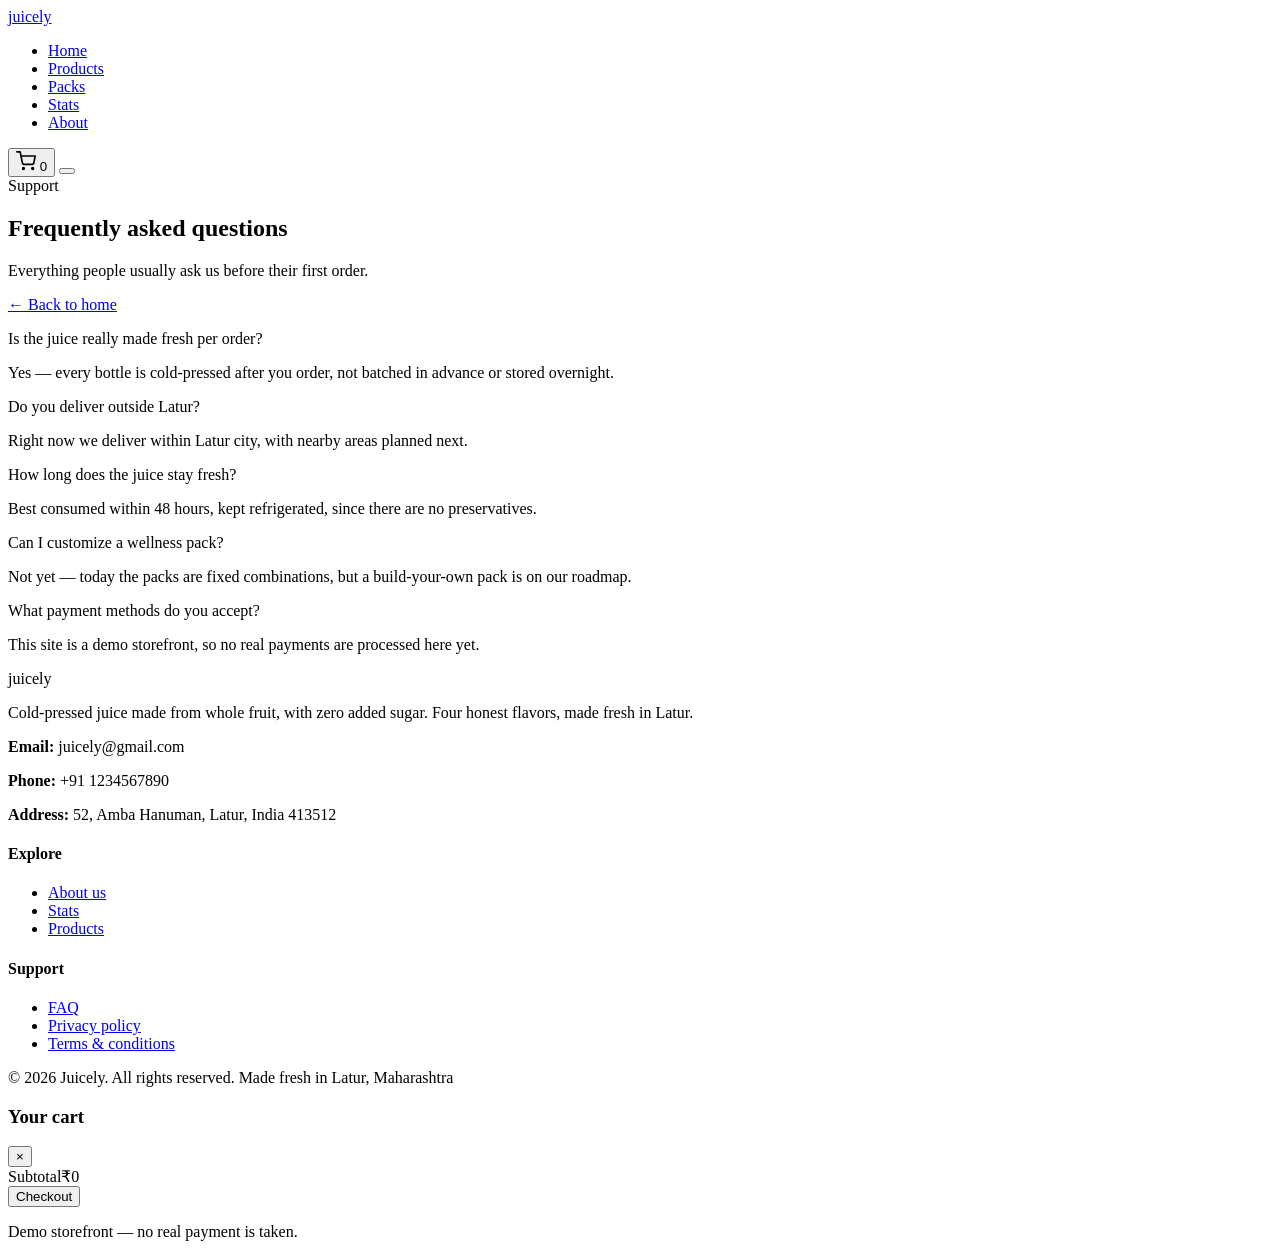
==== pages/faq.html @ b74c5d0b "remaining files added" ====
<!DOCTYPE html>
<html lang="en">
<head>
<meta charset="UTF-8" />
<meta name="viewport" content="width=device-width, initial-scale=1.0" />
<title>Juicely — FAQ</title>
<link rel="preconnect" href="https://fonts.googleapis.com" />
<link rel="preconnect" href="https://fonts.gstatic.com" crossorigin />
<link href="https://fonts.googleapis.com/css2?family=Bricolage+Grotesque:wght@400..800&family=Inter:wght@400;500;600;700&family=JetBrains+Mono:wght@500;600;700&display=swap" rel="stylesheet" />
<link rel="stylesheet" href="style.css" />
</head>
<body>

<nav class="nav" id="nav">
  <a class="logo" href="index.html"><span class="dot"></span>juicely</a>
  <ul class="nav-links" id="navLinks">
    <li><a href="index.html">Home</a></li>
    <li><a href="index.html#products">Products</a></li>
    <li><a href="index.html#bundles">Packs</a></li>
    <li><a href="index.html#stats">Stats</a></li>
    <li><a href="about.html">About</a></li>
  </ul>
  <div class="nav-right">
    <button class="cart-btn" id="cartToggle" aria-label="Open cart">
      <svg width="20" height="20" viewBox="0 0 24 24" fill="none" stroke="currentColor" stroke-width="2" stroke-linecap="round" stroke-linejoin="round"><circle cx="9" cy="21" r="1"/><circle cx="20" cy="21" r="1"/><path d="M1 1h4l2.68 13.39a2 2 0 0 0 2 1.61h9.72a2 2 0 0 0 2-1.61L23 6H6"/></svg>
      <span class="cart-count" id="cartCount">0</span>
    </button>
    <button class="nav-toggle" id="navToggle" aria-label="Toggle menu"><span></span><span></span><span></span></button>
  </div>
</nav>

<section class="page-hero">
  <div class="container">
    <span class="eyebrow">Support</span>
    <h1>Frequently asked questions</h1>
    <p>Everything people usually ask us before their first order.</p>
  </div>
</section>
<section>
  <div class="container">
    <a class="back-link" href="index.html">← Back to home</a>
    <div class="content-card">
      <p class="faq-q">Is the juice really made fresh per order?</p>
      <p>Yes — every bottle is cold-pressed after you order, not batched in advance or stored overnight.</p>
      <p class="faq-q">Do you deliver outside Latur?</p>
      <p>Right now we deliver within Latur city, with nearby areas planned next.</p>
      <p class="faq-q">How long does the juice stay fresh?</p>
      <p>Best consumed within 48 hours, kept refrigerated, since there are no preservatives.</p>
      <p class="faq-q">Can I customize a wellness pack?</p>
      <p>Not yet — today the packs are fixed combinations, but a build-your-own pack is on our roadmap.</p>
      <p class="faq-q">What payment methods do you accept?</p>
      <p>This site is a demo storefront, so no real payments are processed here yet.</p>
    </div>
  </div>
</section>

<footer>
  <div class="container">
    <div class="footer-grid">
      <div class="footer-brand">
        <div class="logo"><span class="dot"></span>juicely</div>
        <p>Cold-pressed juice made from whole fruit, with zero added sugar. Four honest flavors, made fresh in Latur.</p>
        <div class="footer-contact">
          <p><strong>Email:</strong> juicely@gmail.com</p>
          <p><strong>Phone:</strong> +91 1234567890</p>
          <p><strong>Address:</strong> 52, Amba Hanuman, Latur, India 413512</p>
        </div>
      </div>
      <div class="footer-links">
        <h4>Explore</h4>
        <ul>
          <li><a href="about.html">About us</a></li>
          <li><a href="index.html#stats">Stats</a></li>
          <li><a href="index.html#products">Products</a></li>
        </ul>
      </div>
      <div class="footer-links">
        <h4>Support</h4>
        <ul>
          <li><a href="faq.html">FAQ</a></li>
          <li><a href="privacy.html">Privacy policy</a></li>
          <li><a href="terms.html">Terms &amp; conditions</a></li>
        </ul>
      </div>
    </div>
    <div class="footer-bottom">
      <span>© 2026 Juicely. All rights reserved.</span>
      <span>Made fresh in Latur, Maharashtra</span>
    </div>
  </div>
</footer>

<!-- CART -->
<div class="cart-overlay" id="cartOverlay"></div>
<aside class="cart-drawer" id="cartDrawer">
  <div class="cart-header">
    <h3>Your cart</h3>
    <button id="cartClose" aria-label="Close cart">&times;</button>
  </div>
  <div class="cart-items" id="cartItems"></div>
  <div class="cart-footer">
    <div class="cart-subtotal"><span>Subtotal</span><span id="cartSubtotal">₹0</span></div>
    <button class="checkout-btn" id="checkoutBtn">Checkout</button>
    <p class="cart-note">Demo storefront — no real payment is taken.</p>
  </div>
</aside>

<div class="toast" id="toast"></div>

<script src="script.js"></script>
</body>
</html>
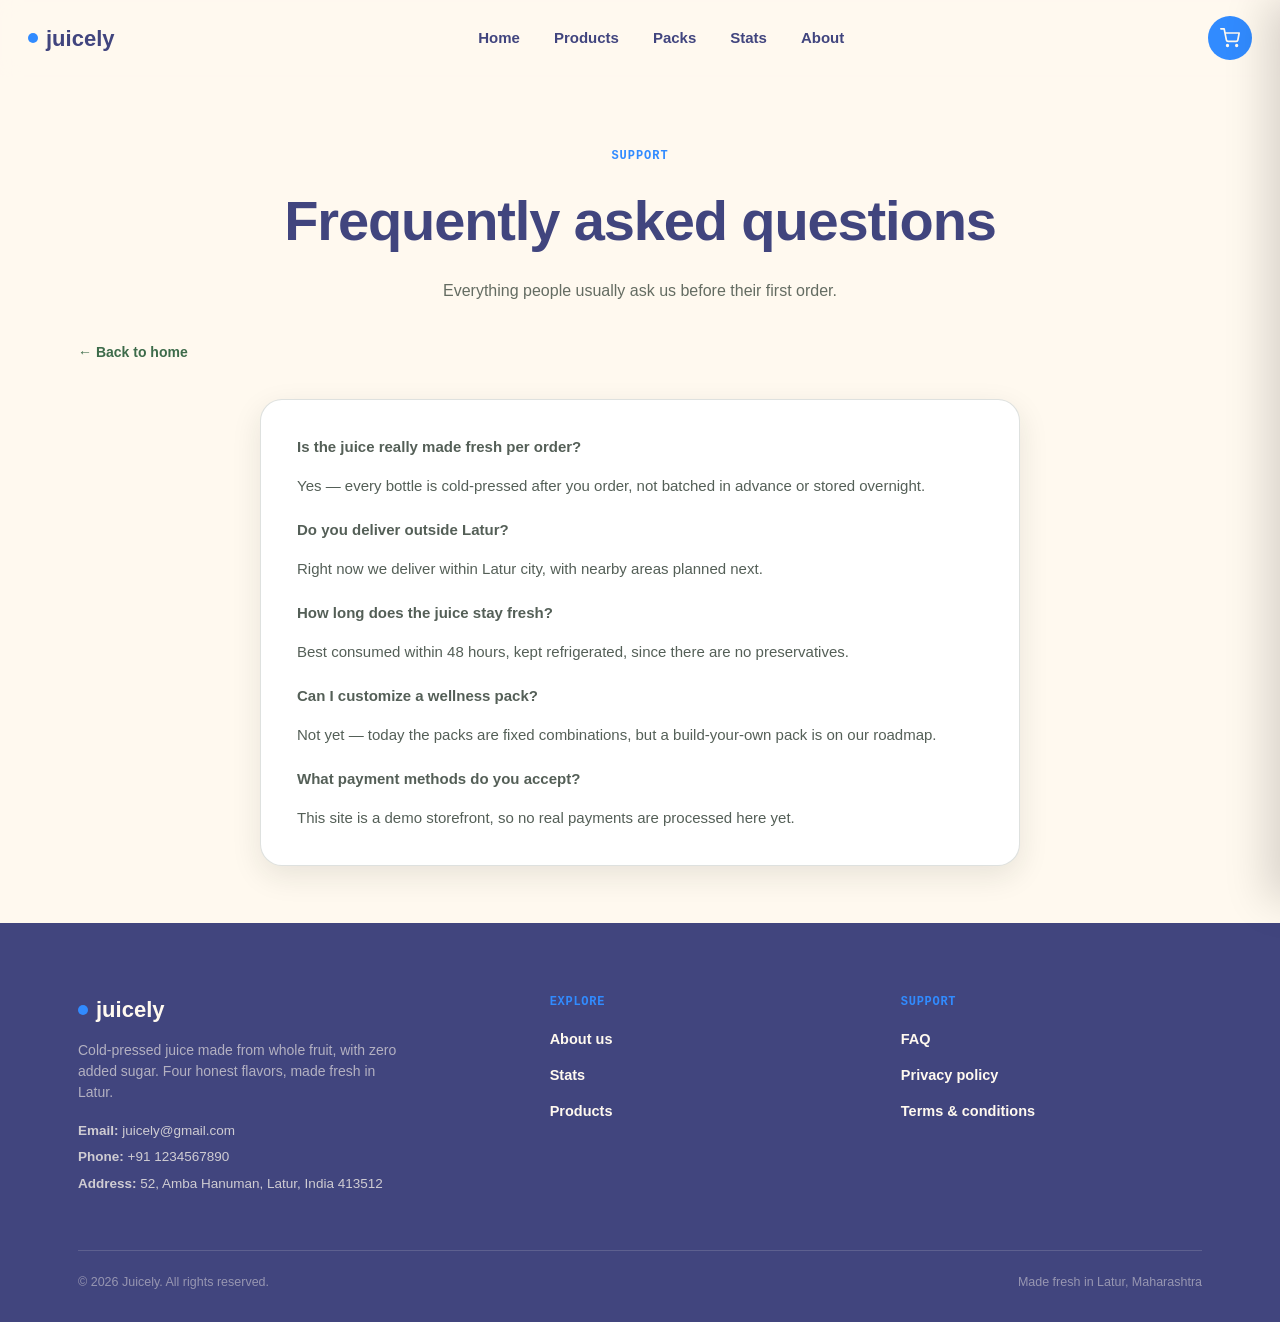
==== commit bd6d9591: "Update stylesheet link path in FAQ page" ====
--- a/pages/faq.html
+++ b/pages/faq.html
@@ -7,7 +7,7 @@
 <link rel="preconnect" href="https://fonts.googleapis.com" />
 <link rel="preconnect" href="https://fonts.gstatic.com" crossorigin />
 <link href="https://fonts.googleapis.com/css2?family=Bricolage+Grotesque:wght@400..800&family=Inter:wght@400;500;600;700&family=JetBrains+Mono:wght@500;600;700&display=swap" rel="stylesheet" />
-<link rel="stylesheet" href="style.css" />
+<link rel="stylesheet" href="../style.css" />
 </head>
 <body>
 
--- a/style.css
+++ b/style.css
@@ -0,0 +1,1116 @@
+  :root {
+    --cream: #FFF9EF;
+    --cream-2: #FFF1DC;
+    --ink: #41457e;
+    --orange: #FF5A1F;
+    --orange-deep: #DE4300;
+    --hero-blue: #318bff;
+    --pink: #FF3D68;
+    --gold: #FFC233;
+    --leaf: #3D6B4A;
+    --leaf-light: #6FA37D;
+    --line: rgba(27, 42, 31, 0.14);
+    --shadow: 0 10px 30px rgba(27, 42, 31, 0.10);
+    --font-display: 'Bricolage Grotesque', sans-serif;
+    --font-body: 'Inter', sans-serif;
+    --font-mono: 'JetBrains Mono', monospace;
+    --radius: 22px;
+  }
+
+  * {
+    box-sizing: border-box;
+  }
+
+  html {
+    scroll-behavior: smooth;
+  }
+
+  body {
+    margin: 0;
+    background: var(--cream);
+    color: var(--ink);
+    font-family: var(--font-body);
+    line-height: 1.5;
+    -webkit-font-smoothing: antialiased;
+  }
+
+  img,
+  svg {
+    display: block;
+    max-width: 100%;
+  }
+
+  a {
+    color: inherit;
+  }
+
+  button {
+    font-family: inherit;
+    cursor: pointer;
+  }
+
+  h1,
+  h2,
+  h3,
+  h4 {
+    font-family: var(--font-display);
+    margin: 0;
+    letter-spacing: -0.02em;
+  }
+
+  p {
+    margin: 0;
+  }
+
+  .container {
+    max-width: 1180px;
+    margin: 0 auto;
+    padding: 0 28px;
+  }
+
+  :focus-visible {
+    outline: 3px solid var(--hero-blue);
+    outline-offset: 3px;
+  }
+
+
+  .nav {
+    position: sticky;
+    top: 0;
+    z-index: 60;
+    display: flex;
+    align-items: center;
+    justify-content: space-between;
+    padding: 16px 28px;
+    background: rgba(255, 249, 239, 0.75);
+    backdrop-filter: blur(10px);
+    border-bottom: 1px solid transparent;
+    transition: border-color .3s ease, box-shadow .3s ease;
+  }
+
+  .nav.scrolled {
+    border-color: var(--line);
+    box-shadow: 0 6px 24px rgba(27, 42, 31, 0.06);
+  }
+
+  .logo {
+    font-family: var(--font-display);
+    font-weight: 800;
+    font-size: 22px;
+    display: flex;
+    align-items: center;
+    gap: 8px;
+    cursor: pointer;
+    user-select: none;
+    text-decoration: none;
+  }
+
+  .logo .dot {
+    width: 10px;
+    height: 10px;
+    border-radius: 50%;
+    background: var(--hero-blue);
+    display: inline-block;
+    transition: transform .4s cubic-bezier(.34, 1.56, .64, 1);
+  }
+
+  .logo:hover .dot {
+    transform: scale(1.6);
+  }
+
+  .nav-links {
+    list-style: none;
+    display: flex;
+    gap: 34px;
+    margin: 0;
+    padding: 0;
+    font-weight: 600;
+    font-size: 15px;
+  }
+
+  .nav-links a {
+    text-decoration: none;
+    position: relative;
+    padding-bottom: 4px;
+  }
+
+  .nav-links a::after {
+    content: "";
+    position: absolute;
+    left: 0;
+    bottom: 0;
+    width: 0;
+    height: 2px;
+    background: var(--hero-blue);
+    transition: width .25s ease;
+  }
+
+  .nav-links a:hover::after {
+    width: 100%;
+  }
+
+  .nav-right {
+    display: flex;
+    align-items: center;
+    gap: 14px;
+  }
+
+  .cart-btn {
+    position: relative;
+    background: var(--hero-blue);
+    color: var(--cream);
+    border: none;
+    border-radius: 100px;
+    width: 44px;
+    height: 44px;
+    display: flex;
+    align-items: center;
+    justify-content: center;
+  }
+
+  .cart-count {
+    position: absolute;
+    top: -6px;
+    right: -6px;
+    background: var(--hero-blue);
+    color: #fff;
+    font-family: var(--font-mono);
+    font-size: 11px;
+    font-weight: 700;
+    width: 20px;
+    height: 20px;
+    border-radius: 50%;
+    display: flex;
+    align-items: center;
+    justify-content: center;
+    transform: scale(0);
+    transition: transform .25s cubic-bezier(.34, 1.56, .64, 1);
+  }
+
+  .cart-count.show {
+    transform: scale(1);
+  }
+
+  .nav-toggle {
+    display: none;
+    background: none;
+    border: none;
+    flex-direction: column;
+    gap: 5px;
+    padding: 6px;
+  }
+
+  .nav-toggle span {
+    width: 24px;
+    height: 2px;
+    background: var(--ink);
+    border-radius: 2px;
+  }
+
+  .hero {
+    padding: 7px 0 40px;
+    overflow: hidden;
+  }
+
+  .ticker-wrap {
+    border-top: 1px solid var(--line);
+    border-bottom: 1px solid var(--line);
+    padding: 10px 0;
+    overflow: hidden;
+    white-space: nowrap;
+    margin-bottom: 56px;
+  }
+
+  .ticker-track {
+    display: inline-block;
+    font-family: var(--font-mono);
+    font-size: 13px;
+    font-weight: 600;
+    letter-spacing: 0.04em;
+    color: var(--leaf);
+    animation: ticker 22s linear infinite;
+  }
+
+  @keyframes ticker {
+    from {
+      transform: translateX(0);
+    }
+
+    to {
+      transform: translateX(-50%);
+    }
+  }
+
+  .hero-inner {
+    text-align: center;
+    padding: 0 28px;
+  }
+
+  .hero-title {
+    font-size: clamp(48px, 9vw, 108px);
+    font-weight: 800;
+    line-height: 0.98;
+    margin-bottom: 22px;
+  }
+
+  .hero-line {
+    display: block;
+    opacity: 0;
+    transform: translateY(24px);
+    animation: riseIn .8s ease forwards;
+    color: var(--hero-blue);
+  }
+
+  .hero-line:nth-child(2) {
+    animation-delay: .15s;
+  }
+
+  .hero-line-outline {
+    color: #6b94c933;
+    -webkit-text-stroke: 2px var(--ink);
+  }
+
+  @keyframes riseIn {
+    to {
+      opacity: 1;
+      transform: translateY(0);
+    }
+  }
+
+  .hero-sub {
+    max-width: 520px;
+    margin: 0 auto 30px;
+    font-size: 17px;
+    color: rgba(27, 42, 31, 0.72);
+  }
+
+  .hero-cta-row {
+    display: flex;
+    flex-direction: column;
+    align-items: center;
+    gap: 14px;
+    margin-bottom: 56px;
+  }
+
+  .btn-primary {
+    background: var(--hero-blue);
+    color: #fff;
+    border: none;
+    padding: 16px 34px;
+    border-radius: 100px;
+    font-weight: 700;
+    font-size: 15px;
+    display: inline-flex;
+    align-items: center;
+    gap: 8px;
+    transition: transform .25s ease, background .25s ease;
+    box-shadow: 0 10px 24px rgba(255, 90, 31, 0.30);
+  }
+
+  .btn-primary:hover {
+    background: var(--hero-blue-deep);
+    transform: translateY(-2px);
+  }
+
+  .hero-meta {
+    font-family: var(--font-mono);
+    font-size: 12px;
+    color: rgba(27, 42, 31, 0.55);
+  }
+
+  .hero-fruit-row {
+    display: flex;
+    justify-content: center;
+    gap: 26px;
+    flex-wrap: wrap;
+  }
+
+  .hero-fruit-row img {
+    width: clamp(200px, 55vw, 650px);
+    height: auto;
+  }
+
+  .hero-fruit {
+    width: 84px;
+    height: 84px;
+    transition: transform .35s ease;
+  }
+
+  .hero-fruit:nth-child(1) {
+    transform: rotate(-10deg);
+  }
+
+  .hero-fruit:nth-child(2) {
+    transform: rotate(-4deg) translateY(-8px);
+  }
+
+  .hero-fruit:nth-child(3) {
+    transform: rotate(4deg) translateY(-8px);
+  }
+
+  .hero-fruit:nth-child(4) {
+    transform: rotate(10deg);
+  }
+
+  .hero-fruit:hover {
+    transform: scale(1.12) translateY(-10px) rotate(0deg) !important;
+  }
+
+  .section-head {
+    max-width: 640px;
+    margin: 0 auto 48px;
+    text-align: center;
+  }
+
+  .eyebrow {
+    font-family: var(--font-mono);
+    font-size: 12px;
+    font-weight: 600;
+    letter-spacing: 0.08em;
+    text-transform: uppercase;
+    color: var(--hero-blue);
+    margin-bottom: 14px;
+    display: block;
+  }
+
+  .section-head h2 {
+    font-size: clamp(30px, 4vw, 44px);
+  }
+
+  .section-head p {
+    margin-top: 14px;
+    color: rgba(27, 42, 31, 0.68);
+    font-size: 16px;
+  }
+
+  section {
+    padding: 17px 0;
+  }
+
+  .product-grid {
+    display: grid;
+    grid-template-columns: repeat(4, 1fr);
+    gap: 22px;
+  }
+
+  .product-card {
+    perspective: 1400px;
+    height: 400px;
+  }
+
+  .product-card-inner {
+    position: relative;
+    width: 100%;
+    height: 100%;
+    transition: transform .6s cubic-bezier(.4, .2, .2, 1);
+    transform-style: preserve-3d;
+  }
+
+  .product-card.flipped .product-card-inner {
+    transform: rotateY(180deg);
+  }
+
+  .product-face {
+    position: absolute;
+    inset: 0;
+    backface-visibility: hidden;
+    border-radius: var(--radius);
+    border: 1.5px solid var(--line);
+    padding: 26px 22px;
+    display: flex;
+    flex-direction: column;
+  }
+
+  .product-front {
+    background: #fff;
+    align-items: center;
+    text-align: center;
+    box-shadow: var(--shadow);
+  }
+
+  .fruit-svg {
+    width: 104px;
+    height: 104px;
+    margin-bottom: 14px;
+  }
+
+  .product-front h3 {
+    font-size: 22px;
+    margin-bottom: 6px;
+  }
+
+  .product-tagline {
+    font-size: 13.5px;
+    color: rgba(27, 42, 31, 0.6);
+    margin-bottom: auto;
+  }
+
+  .flip-hint {
+    font-family: var(--font-mono);
+    font-size: 11px;
+    color: var(--leaf);
+    border-top: 1px dashed var(--line);
+    padding-top: 14px;
+    width: 100%;
+    margin-top: 14px;
+  }
+
+  .product-back {
+    background: var(--ink);
+    color: var(--cream);
+    transform: rotateY(180deg);
+    justify-content: center;
+  }
+
+  .juice-facts h4 {
+    font-family: var(--font-mono);
+    font-size: 18px;
+    font-weight: 700;
+    text-transform: uppercase;
+    letter-spacing: 0.04em;
+    margin-bottom: 10px;
+  }
+
+  hr.thick {
+    border: none;
+    border-top: 3px solid var(--cream);
+    margin: 10px 0;
+  }
+
+  hr.thin {
+    border: none;
+    border-top: 1px solid rgba(255, 249, 239, 0.3);
+    margin: 8px 0;
+  }
+
+  .fact-row {
+    display: flex;
+    justify-content: space-between;
+    font-family: var(--font-mono);
+    font-size: 13px;
+    padding: 5px 0;
+    border-bottom: 1px solid rgba(255, 249, 239, 0.15);
+  }
+
+  .price-row {
+    display: flex;
+    justify-content: space-between;
+    align-items: baseline;
+    margin: 14px 0 16px;
+  }
+
+  .price-row span:first-child {
+    font-size: 13px;
+    color: rgba(255, 249, 239, 0.65);
+  }
+
+  .price {
+    font-family: var(--font-mono);
+    font-size: 28px;
+    font-weight: 700;
+    color: var(--orange);
+  }
+
+  .add-cart-btn {
+    width: 100%;
+    background: var(--hero-blue);
+    color: #fff;
+    border: none;
+    padding: 13px;
+    border-radius: 100px;
+    font-weight: 700;
+    font-size: 14px;
+    transition: background .2s ease, transform .2s ease;
+  }
+
+  .add-cart-btn:hover {
+    background: var(--hero-blue-deep);
+    transform: scale(1.02);
+  }
+
+  .unflip-hint {
+    font-family: var(--font-mono);
+    font-size: 10.5px;
+    text-align: center;
+    color: rgba(255, 249, 239, 0.5);
+    margin-top: 12px;
+  }
+
+  .bundle-grid {
+    display: grid;
+    grid-template-columns: repeat(2, 1fr);
+    gap: 22px;
+  }
+
+  .bundle-card {
+    background: #fff;
+    border: 1.5px solid var(--line);
+    border-radius: var(--radius);
+    padding: 30px;
+    box-shadow: var(--shadow);
+    display: flex;
+    flex-direction: column;
+    gap: 14px;
+  }
+
+  .bundle-badge {
+    align-self: flex-start;
+    background: var(--orange);
+    color: var(--ink);
+    font-family: var(--font-mono);
+    font-size: 11px;
+    font-weight: 700;
+    padding: 5px 12px;
+    border-radius: 100px;
+    text-transform: uppercase;
+    letter-spacing: 0.04em;
+  }
+
+  .bundle-card h3 {
+    font-size: 24px;
+  }
+
+  .bundle-includes {
+    font-size: 14px;
+    color: rgba(27, 42, 31, 0.65);
+  }
+
+  .bundle-price-row {
+    display: flex;
+    align-items: baseline;
+    gap: 10px;
+    margin-top: auto;
+  }
+
+  .bundle-price {
+    font-family: var(--font-mono);
+    font-size: 26px;
+    font-weight: 700;
+    color: var(--hero-blue);
+  }
+
+  .bundle-was {
+    font-family: var(--font-mono);
+    font-size: 15px;
+    color: rgba(27, 42, 31, 0.4);
+    text-decoration: line-through;
+  }
+
+  .bundle-add {
+    background: var(--hero-blue);
+    color: var(--cream);
+    border: none;
+    padding: 13px;
+    border-radius: 100px;
+    font-weight: 700;
+    font-size: 14px;
+    transition: background .2s ease;
+  }
+
+  .bundle-add:hover {
+    background: var(--leaf);
+  }
+
+  .stats {
+    background: var(--ink);
+    color: var(--cream);
+    border-radius: 32px;
+    margin: 0 28px;
+    padding: 64px 40px;
+  }
+
+  .stats-inner {
+    max-width: 1000px;
+    margin: 0 auto;
+    text-align: center;
+  }
+
+  .stats h3 {
+    font-size: clamp(26px, 3.6vw, 38px);
+    margin-bottom: 48px;
+  }
+
+  .stats h3 em {
+    color: var(--orange);
+    font-style: normal;
+  }
+
+  .stat-row {
+    display: grid;
+    grid-template-columns: repeat(3, 1fr);
+    gap: 20px;
+  }
+
+  .stat-num {
+    font-family: var(--font-mono);
+    font-size: clamp(34px, 5vw, 56px);
+    font-weight: 700;
+    color: var(--orange);
+  }
+
+  .stat-lbl {
+    font-size: 13.5px;
+    color: rgba(255, 249, 239, 0.65);
+    margin-top: 6px;
+  }
+
+  .about-grid {
+    display: grid;
+    grid-template-columns: repeat(3, 1fr);
+    gap: 20px;
+    margin-top: 10px;
+  }
+
+  .about-card {
+    background: var(--cream-2);
+    border-radius: 18px;
+    padding: 26px;
+    border: 1px solid var(--line);
+  }
+
+  .about-card h4 {
+    font-size: 17px;
+    margin-bottom: 10px;
+  }
+
+  .about-card p,
+  .about-card li {
+    font-size: 14px;
+    color: rgba(27, 42, 31, 0.7);
+  }
+
+  .about-card ul {
+    margin: 0;
+    padding-left: 18px;
+  }
+
+  .about-card li {
+    margin-bottom: 4px;
+  }
+
+  .about-card.wide {
+    grid-column: span 2;
+  }
+
+  footer {
+    background: var(--ink);
+    color: var(--cream);
+    padding: 70px 0 30px;
+    margin-top: 40px;
+  }
+
+  .footer-grid {
+    display: grid;
+    grid-template-columns: 1.4fr 1fr 1fr;
+    gap: 50px;
+  }
+
+  .footer-brand .logo {
+    color: var(--cream);
+    margin-bottom: 14px;
+  }
+
+  .footer-brand p {
+    font-size: 14px;
+    color: rgba(255, 249, 239, 0.6);
+    max-width: 320px;
+    margin-bottom: 18px;
+  }
+
+  .footer-contact p {
+    font-size: 13.5px;
+    margin-bottom: 6px;
+    color: rgba(255, 249, 239, 0.75);
+  }
+
+  .footer-links h4 {
+    font-family: var(--font-mono);
+    font-size: 12px;
+    text-transform: uppercase;
+    letter-spacing: 0.06em;
+    color: var(--hero-blue);
+    margin-bottom: 16px;
+  }
+
+  .footer-links ul {
+    list-style: none;
+    margin: 0;
+    padding: 0;
+  }
+
+  .footer-links li {
+    margin-bottom: 12px;
+  }
+
+  .footer-links a {
+    text-decoration: none;
+    font-weight: 600;
+    font-size: 14.5px;
+  }
+
+  .footer-links a:hover {
+    color: var(--orange);
+  }
+
+  .footer-bottom {
+    border-top: 1px solid rgba(255, 249, 239, 0.15);
+    margin-top: 50px;
+    padding-top: 22px;
+    font-size: 12.5px;
+    color: rgba(255, 249, 239, 0.45);
+    display: flex;
+    justify-content: space-between;
+    flex-wrap: wrap;
+    gap: 10px;
+  }
+
+  .cart-overlay {
+    position: fixed;
+    inset: 0;
+    background: rgba(27, 42, 31, 0.45);
+    opacity: 0;
+    pointer-events: none;
+    transition: opacity .3s ease;
+    z-index: 90;
+  }
+
+  .cart-overlay.open {
+    opacity: 1;
+    pointer-events: auto;
+  }
+
+  .cart-drawer {
+    position: fixed;
+    top: 0;
+    right: 0;
+    height: 100%;
+    width: min(400px, 92vw);
+    background: var(--cream);
+    z-index: 95;
+    box-shadow: -14px 0 40px rgba(0, 0, 0, 0.15);
+    transform: translateX(100%);
+    transition: transform .35s cubic-bezier(.4, .2, .2, 1);
+    display: flex;
+    flex-direction: column;
+  }
+
+  .cart-drawer.open {
+    transform: translateX(0);
+  }
+
+  .cart-header {
+    display: flex;
+    justify-content: space-between;
+    align-items: center;
+    padding: 22px 24px;
+    border-bottom: 1px solid var(--line);
+  }
+
+  .cart-header button {
+    background: none;
+    border: none;
+    font-size: 26px;
+    line-height: 1;
+    color: var(--ink);
+  }
+
+  .cart-items {
+    flex: 1;
+    overflow-y: auto;
+    padding: 10px 24px;
+  }
+
+  .cart-item {
+    display: flex;
+    gap: 14px;
+    align-items: center;
+    padding: 16px 0;
+    border-bottom: 1px solid var(--line);
+  }
+
+  .cart-item-icon {
+    width: 46px;
+    height: 46px;
+    flex-shrink: 0;
+  }
+
+  .cart-item-info {
+    flex: 1;
+  }
+
+  .cart-item-name {
+    font-weight: 600;
+    font-size: 14.5px;
+  }
+
+  .cart-item-price {
+    font-family: var(--font-mono);
+    font-size: 13px;
+    color: rgba(27, 42, 31, 0.55);
+  }
+
+  .qty-stepper {
+    display: flex;
+    align-items: center;
+    gap: 10px;
+  }
+
+  .qty-stepper button {
+    width: 26px;
+    height: 26px;
+    border-radius: 50%;
+    border: 1px solid var(--line);
+    background: #fff;
+    font-weight: 700;
+    font-size: 14px;
+    display: flex;
+    align-items: center;
+    justify-content: center;
+  }
+
+  .qty-stepper span {
+    font-family: var(--font-mono);
+    font-size: 14px;
+    min-width: 16px;
+    text-align: center;
+  }
+
+  .cart-empty {
+    text-align: center;
+    padding: 60px 20px;
+    color: rgba(27, 42, 31, 0.5);
+    font-size: 14px;
+  }
+
+  .cart-footer {
+    padding: 22px 24px;
+    border-top: 1px solid var(--line);
+  }
+
+  .cart-subtotal {
+    display: flex;
+    justify-content: space-between;
+    font-weight: 700;
+    font-size: 17px;
+    margin-bottom: 16px;
+  }
+
+  .cart-subtotal span:last-child {
+    font-family: var(--font-mono);
+    color: var(--hero-blue);
+  }
+
+  .checkout-btn {
+    width: 100%;
+    background: var(--hero-blue);
+    color: var(--cream);
+    border: none;
+    padding: 15px;
+    border-radius: 100px;
+    font-weight: 700;
+    font-size: 15px;
+    margin-bottom: 10px;
+  }
+
+  .checkout-btn:hover {
+    background: var(--leaf);
+  }
+
+  .cart-note {
+    font-size: 11.5px;
+    color: rgba(27, 42, 31, 0.45);
+    text-align: center;
+  }
+
+  .toast {
+    position: fixed;
+    bottom: 26px;
+    left: 50%;
+    transform: translateX(-50%) translateY(20px);
+    background: var(--ink);
+    color: var(--cream);
+    padding: 14px 24px;
+    border-radius: 100px;
+    font-size: 14px;
+    font-weight: 600;
+    z-index: 110;
+    opacity: 0;
+    pointer-events: none;
+    transition: all .3s ease;
+    box-shadow: 0 10px 30px rgba(0, 0, 0, 0.2);
+  }
+
+  .toast.show {
+    opacity: 1;
+    transform: translateX(-50%) translateY(0);
+  }
+
+
+  .page-hero {
+    padding: 70px 0 20px;
+    text-align: center;
+  }
+
+  .page-hero .eyebrow {
+    display: block;
+  }
+
+  .page-hero h1 {
+    font-size: clamp(36px, 5.5vw, 56px);
+    margin-bottom: 16px;
+  }
+
+  .page-hero p {
+    max-width: 560px;
+    margin: 0 auto;
+    color: rgba(27, 42, 31, 0.68);
+    font-size: 16px;
+  }
+
+  .about-more {
+    text-align: center;
+    margin-top: 36px;
+  }
+
+  .about-more a {
+    font-weight: 700;
+    text-decoration: none;
+    color: var(--hero-blue);
+  }
+
+  .about-more a:hover {
+    color: var(--hero-blue-deep);
+  }
+
+  .back-link {
+    display: inline-block;
+    margin-bottom: 36px;
+    font-weight: 600;
+    font-size: 14px;
+    text-decoration: none;
+    color: var(--leaf);
+  }
+
+  .back-link:hover {
+    color: var(--hero-blue);
+  }
+
+  .content-card {
+    background: #fff;
+    border: 1.5px solid var(--line);
+    border-radius: var(--radius);
+    padding: 36px;
+    box-shadow: var(--shadow);
+    max-width: 760px;
+    margin: 0 auto;
+  }
+
+  .content-card p {
+    color: rgba(27, 42, 31, 0.75);
+    font-size: 15px;
+    margin-bottom: 16px;
+  }
+
+  .content-card p:last-child {
+    margin-bottom: 0;
+  }
+
+  .faq-q {
+    font-weight: 700;
+    margin-top: 22px;
+    margin-bottom: 6px;
+    font-size: 16px;
+  }
+
+  .faq-q:first-child {
+    margin-top: 0;
+  }
+
+  .contact-card {
+    margin-top: 26px;
+  }
+
+  .contact-card p {
+    font-size: 14.5px;
+    margin-bottom: 8px;
+  }
+
+  @media (max-width:900px) {
+    .product-grid {
+      grid-template-columns: repeat(2, 1fr);
+    }
+
+    .bundle-grid {
+      grid-template-columns: 1fr;
+    }
+
+    .about-grid {
+      grid-template-columns: 1fr 1fr;
+    }
+
+    .about-card.wide {
+      grid-column: span 2;
+    }
+
+    .stat-row {
+      grid-template-columns: 1fr;
+      gap: 34px;
+    }
+
+    .footer-grid {
+      grid-template-columns: 1fr;
+      gap: 36px;
+    }
+  }
+
+  @media (max-width:640px) {
+    .nav-links {
+      position: fixed;
+      top: 73px;
+      left: 0;
+      right: 0;
+      background: var(--cream);
+      flex-direction: column;
+      padding: 20px 28px;
+      gap: 18px;
+      border-bottom: 1px solid var(--line);
+      transform: translateY(-140%);
+      transition: transform .3s ease;
+    }
+
+    .nav-links.open {
+      transform: translateY(0);
+    }
+
+    .nav-toggle {
+      display: flex;
+    }
+
+    .product-grid {
+      grid-template-columns: 1fr;
+    }
+
+    .product-card {
+      height: 380px;
+    }
+
+    .about-grid {
+      grid-template-columns: 1fr;
+    }
+
+    .about-card.wide {
+      grid-column: span 1;
+    }
+
+    .stats {
+      margin: 0 16px;
+      padding: 44px 22px;
+    }
+  }
+
+  @media (prefers-reduced-motion:reduce) {
+    * {
+      animation: none !important;
+      transition: none !important;
+    }
+  }
